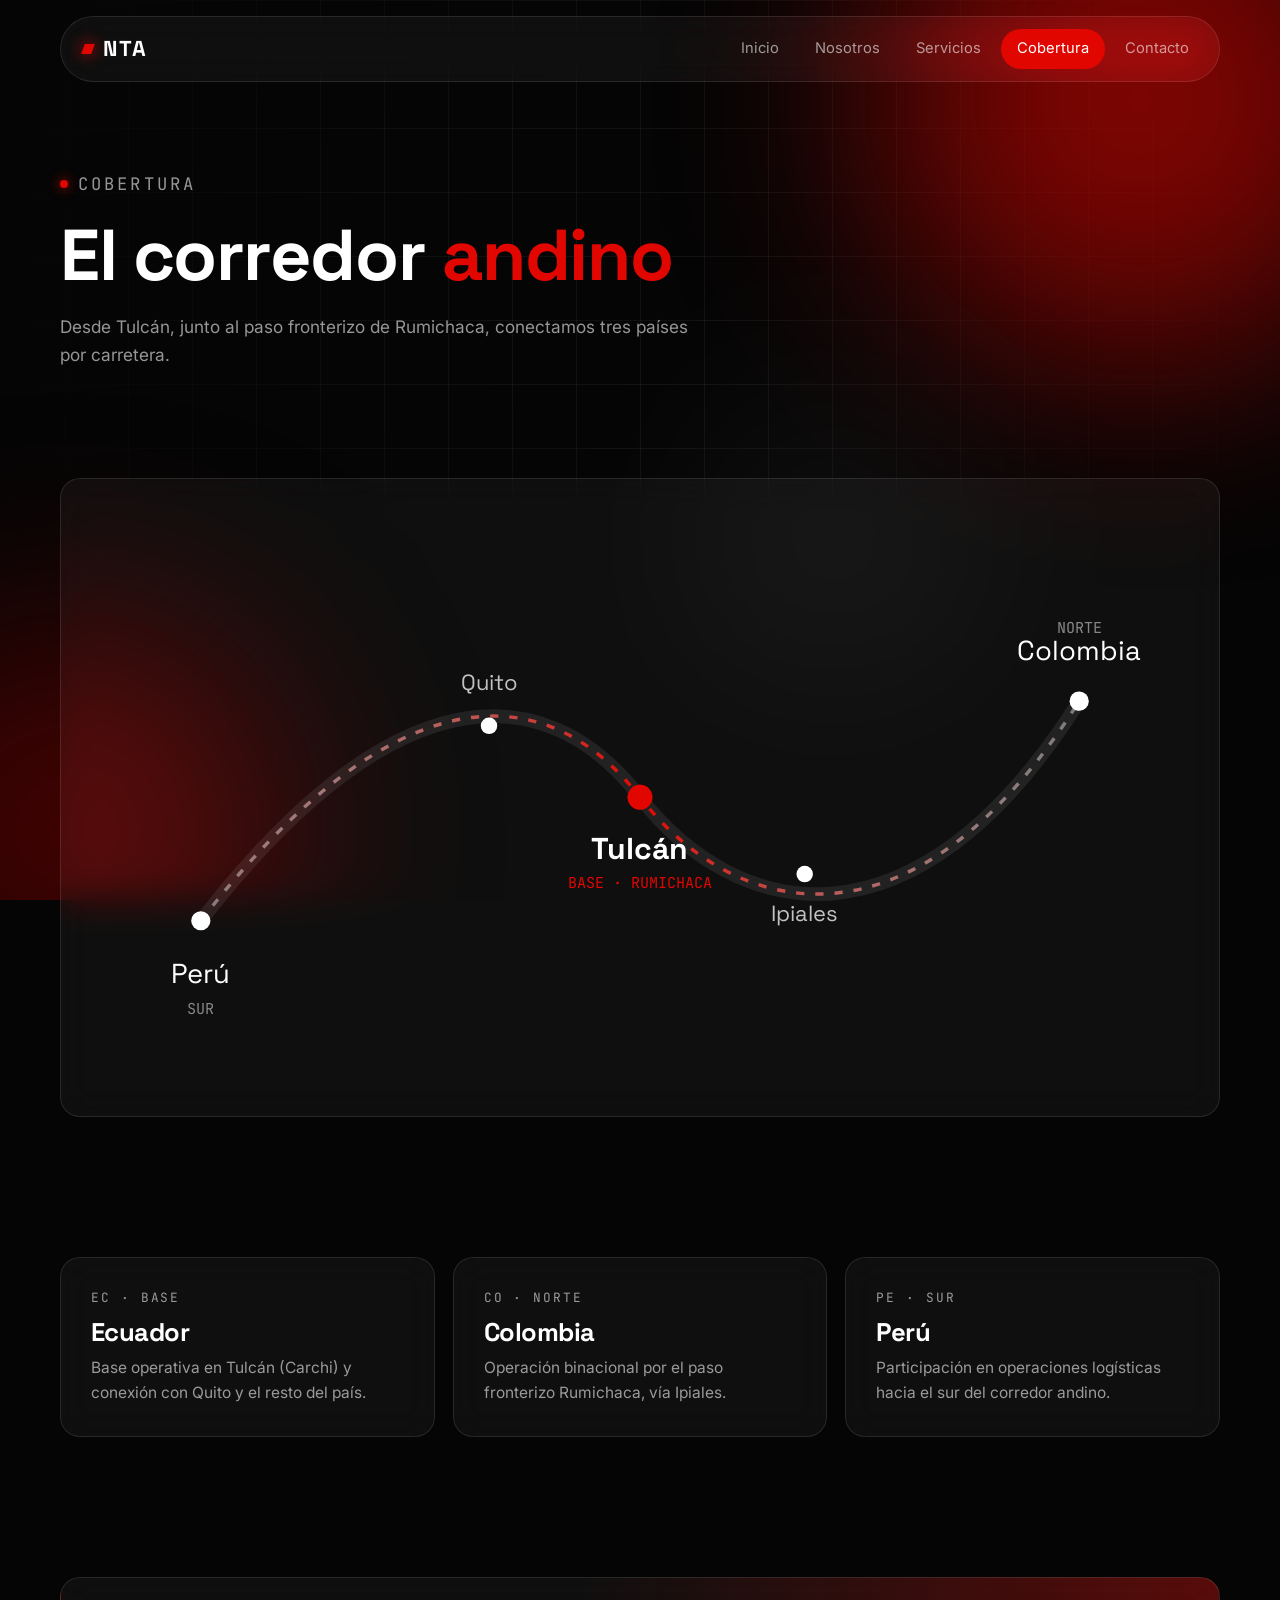
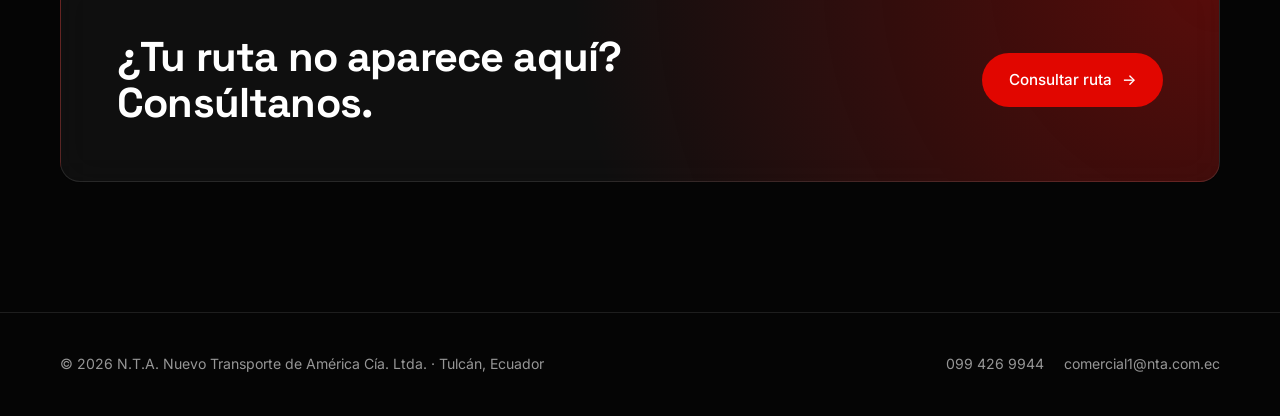
==== cobertura.html @ fe4f5016 "Renovar la web de NTA con varias páginas y diseño futurista - Nuevas páginas: Nosotros, Servicios, C" ====
<!DOCTYPE html>
<html lang="es">
<head>
  <meta charset="UTF-8">
  <meta name="viewport" content="width=device-width, initial-scale=1.0">
  <title>Cobertura · NTA</title>
  <meta name="description" content="Cobertura de NTA: corredor andino Colombia – Ecuador – Perú, con base en Tulcán.">
  <meta name="theme-color" content="#050505">
  <link rel="preconnect" href="https://fonts.googleapis.com">
  <link rel="preconnect" href="https://fonts.gstatic.com" crossorigin>
  <link href="https://fonts.googleapis.com/css2?family=Inter:wght@400;500;600&family=JetBrains+Mono:wght@400;500&family=Space+Grotesk:wght@500;700&display=swap" rel="stylesheet">
  <link rel="stylesheet" href="styles.css">
</head>
<body>
  <div class="bg" aria-hidden="true"><div class="orb orb-1"></div><div class="orb orb-2"></div><div class="orb orb-3"></div></div>

  <header class="header">
    <div class="container nav glass">
      <a href="index.html" class="logo"><span></span>NTA</a>
      <button class="menu-toggle" aria-label="Abrir menú" aria-expanded="false">☰</button>
      <nav class="menu">
        <a href="index.html">Inicio</a>
        <a href="nosotros.html">Nosotros</a>
        <a href="servicios.html">Servicios</a>
        <a href="cobertura.html">Cobertura</a>
        <a href="contacto.html">Contacto</a>
      </nav>
    </div>
  </header>

  <main>
    <section class="page-head">
      <div class="container">
        <p class="tag reveal">Cobertura</p>
        <h1 class="reveal">El corredor <span class="red">andino</span></h1>
        <p class="reveal">Desde Tulcán, junto al paso fronterizo de Rumichaca, conectamos tres países por carretera.</p>
      </div>
    </section>

    <!-- ===== MAPA ESQUEMÁTICO DE RUTAS ===== -->
    <section class="section">
      <div class="container">
        <div class="route-map glass reveal">
          <svg viewBox="0 0 800 420" role="img" aria-label="Ruta esquemática Colombia – Ecuador – Perú">
            <defs>
              <linearGradient id="g" x1="0" x2="1">
                <stop offset="0" stop-color="#ffffff" stop-opacity=".4"/>
                <stop offset=".5" stop-color="#e10600"/>
                <stop offset="1" stop-color="#ffffff" stop-opacity=".4"/>
              </linearGradient>
            </defs>
            <!-- línea base -->
            <path d="M80 300 C 220 120, 330 120, 400 210 S 600 330, 720 140" fill="none" stroke="rgba(255,255,255,.08)" stroke-width="10" stroke-linecap="round"/>
            <path class="route-path" d="M80 300 C 220 120, 330 120, 400 210 S 600 330, 720 140" fill="none" stroke="url(#g)" stroke-width="2.5"/>

            <!-- Perú -->
            <circle cx="80" cy="300" r="7" fill="#fff"/>
            <text x="80" y="345" fill="#fff" font-family="Space Grotesk, sans-serif" font-size="20" text-anchor="middle">Perú</text>
            <text x="80" y="368" fill="rgba(255,255,255,.5)" font-family="JetBrains Mono, monospace" font-size="11" text-anchor="middle">SUR</text>

            <!-- Quito -->
            <circle cx="290" cy="158" r="6" fill="#fff"/>
            <text x="290" y="132" fill="rgba(255,255,255,.75)" font-family="Space Grotesk, sans-serif" font-size="16" text-anchor="middle">Quito</text>

            <!-- Tulcán (base) -->
            <circle cx="400" cy="210" r="9" fill="#e10600" class="pulse"/>
            <circle cx="400" cy="210" r="9" fill="#e10600"/>
            <text x="400" y="255" fill="#fff" font-family="Space Grotesk, sans-serif" font-size="22" font-weight="700" text-anchor="middle">Tulcán</text>
            <text x="400" y="276" fill="#e10600" font-family="JetBrains Mono, monospace" font-size="11" text-anchor="middle">BASE · RUMICHACA</text>

            <!-- Ipiales -->
            <circle cx="520" cy="266" r="6" fill="#fff"/>
            <text x="520" y="300" fill="rgba(255,255,255,.75)" font-family="Space Grotesk, sans-serif" font-size="16" text-anchor="middle">Ipiales</text>

            <!-- Colombia -->
            <circle cx="720" cy="140" r="7" fill="#fff"/>
            <text x="720" y="110" fill="#fff" font-family="Space Grotesk, sans-serif" font-size="20" text-anchor="middle">Colombia</text>
            <text x="720" y="90" fill="rgba(255,255,255,.5)" font-family="JetBrains Mono, monospace" font-size="11" text-anchor="middle">NORTE</text>
          </svg>
        </div>
      </div>
    </section>

    <!-- ===== PAÍSES ===== -->
    <section class="section">
      <div class="container grid grid-3">
        <article class="card country glass reveal">
          <p class="flag">EC · BASE</p>
          <h3>Ecuador</h3>
          <p>Base operativa en Tulcán (Carchi) y conexión con Quito y el resto del país.</p>
        </article>
        <article class="card country glass reveal">
          <p class="flag">CO · NORTE</p>
          <h3>Colombia</h3>
          <p>Operación binacional por el paso fronterizo Rumichaca, vía Ipiales.</p>
        </article>
        <article class="card country glass reveal">
          <p class="flag">PE · SUR</p>
          <h3>Perú</h3>
          <p>Participación en operaciones logísticas hacia el sur del corredor andino.</p>
        </article>
      </div>
    </section>

    <section class="section">
      <div class="container">
        <div class="cta glass reveal">
          <h2>¿Tu ruta no aparece aquí? Consúltanos.</h2>
          <a href="contacto.html" class="btn btn-primary">Consultar ruta <span class="arrow">→</span></a>
        </div>
      </div>
    </section>
  </main>

  <footer class="footer">
    <div class="container footer-inner">
      <p>© <span id="year"></span> N.T.A. Nuevo Transporte de América Cía. Ltda. · Tulcán, Ecuador</p>
      <div class="footer-links">
        <a href="tel:+593994269944">099 426 9944</a>
        <a href="mailto:comercial1@nta.com.ec">comercial1@nta.com.ec</a>
      </div>
    </div>
  </footer>

  <script src="script.js"></script>
</body>
</html>
---- styles.css ----
/* =========================================================
   NTA · Nuevo Transporte de América
   Estilo: minimalista · futurista · vidrio (blur) translúcido
   Colores: rojo (énfasis), negro y blanco
   ========================================================= */

:root {
  --red: #e10600;
  --red-soft: rgba(225, 6, 0, 0.18);
  --black: #050505;
  --white: #ffffff;
  --text: rgba(255, 255, 255, 0.92);
  --muted: rgba(255, 255, 255, 0.58);
  --line: rgba(255, 255, 255, 0.10);
  --glass: rgba(255, 255, 255, 0.045);
  --glass-strong: rgba(255, 255, 255, 0.08);
  --radius: 20px;
  --max: 1160px;
  --font: "Inter", system-ui, sans-serif;
  --display: "Space Grotesk", "Inter", sans-serif;
  --mono: "JetBrains Mono", ui-monospace, monospace;
}

* { box-sizing: border-box; margin: 0; padding: 0; }

html { scroll-behavior: smooth; }

body {
  font-family: var(--font);
  background: var(--black);
  color: var(--text);
  line-height: 1.6;
  overflow-x: hidden;
  -webkit-font-smoothing: antialiased;
}

/* ---------- Fondo: luces rojas difuminadas + cuadrícula ---------- */
.bg {
  position: fixed;
  inset: 0;
  z-index: -1;
  pointer-events: none;
  overflow: hidden;
}
.bg::before {
  /* cuadrícula futurista muy sutil */
  content: "";
  position: absolute;
  inset: 0;
  background-image:
    linear-gradient(var(--line) 1px, transparent 1px),
    linear-gradient(90deg, var(--line) 1px, transparent 1px);
  background-size: 64px 64px;
  mask-image: radial-gradient(ellipse at 50% 30%, #000 20%, transparent 75%);
  -webkit-mask-image: radial-gradient(ellipse at 50% 30%, #000 20%, transparent 75%);
  opacity: 0.5;
}
.orb {
  position: absolute;
  border-radius: 50%;
  filter: blur(110px);
  opacity: 0.55;
  animation: float 18s ease-in-out infinite alternate;
}
.orb-1 { width: 520px; height: 520px; background: var(--red); top: -160px; right: -120px; }
.orb-2 { width: 420px; height: 420px; background: #7a0000; bottom: -140px; left: -140px; animation-delay: -6s; }
.orb-3 { width: 260px; height: 260px; background: #ffffff; top: 45%; left: 55%; opacity: 0.06; animation-delay: -12s; }

@keyframes float {
  from { transform: translate(0, 0) scale(1); }
  to   { transform: translate(-60px, 40px) scale(1.12); }
}

/* ---------- Utilidades ---------- */
.container { width: min(var(--max), 100% - 32px); margin-inline: auto; }

.glass {
  background: var(--glass);
  border: 1px solid var(--line);
  border-radius: var(--radius);
  backdrop-filter: blur(18px) saturate(140%);
  -webkit-backdrop-filter: blur(18px) saturate(140%);
}

.tag {
  display: inline-flex;
  align-items: center;
  gap: 10px;
  font-family: var(--mono);
  font-size: 0.75rem;
  letter-spacing: 0.18em;
  text-transform: uppercase;
  color: var(--muted);
}
.tag::before {
  content: "";
  width: 8px; height: 8px;
  border-radius: 50%;
  background: var(--red);
  box-shadow: 0 0 12px var(--red);
}

.red { color: var(--red); }

h1, h2, h3 { font-family: var(--display); color: var(--white); line-height: 1.1; letter-spacing: -0.02em; }

/* ---------- Encabezado / menú ---------- */
.header {
  position: fixed;
  top: 16px;
  left: 0; right: 0;
  z-index: 50;
}
.nav {
  display: flex;
  align-items: center;
  justify-content: space-between;
  padding: 12px 14px 12px 22px;
  border-radius: 999px;
}
.logo {
  font-family: var(--display);
  font-weight: 700;
  font-size: 1.35rem;
  letter-spacing: 0.08em;
  color: var(--white);
  text-decoration: none;
  display: flex; align-items: center; gap: 10px;
}
.logo span {
  display: inline-block;
  width: 10px; height: 10px;
  background: var(--red);
  transform: skewX(-20deg);
  box-shadow: 0 0 14px var(--red);
}
.menu { display: flex; gap: 4px; }
.menu a {
  color: var(--muted);
  text-decoration: none;
  font-size: 0.92rem;
  padding: 8px 16px;
  border-radius: 999px;
  transition: color .2s, background .2s;
}
.menu a:hover { color: var(--white); background: var(--glass-strong); }
.menu a.active { color: var(--white); background: var(--red); }

.menu-toggle {
  display: none;
  background: none;
  border: 1px solid var(--line);
  color: var(--white);
  width: 42px; height: 42px;
  border-radius: 50%;
  font-size: 1.1rem;
  cursor: pointer;
}

/* ---------- Botones ---------- */
.btn {
  display: inline-flex;
  align-items: center;
  gap: 10px;
  padding: 14px 26px;
  border-radius: 999px;
  font-weight: 500;
  font-size: 0.95rem;
  text-decoration: none;
  transition: transform .2s, box-shadow .2s, background .2s;
  border: 1px solid transparent;
  cursor: pointer;
  font-family: var(--font);
}
.btn-primary { background: var(--red); color: var(--white); box-shadow: 0 0 0 rgba(225,6,0,0); }
.btn-primary:hover { transform: translateY(-2px); box-shadow: 0 10px 40px rgba(225, 6, 0, 0.45); }
.btn-ghost { background: var(--glass); border-color: var(--line); color: var(--white); backdrop-filter: blur(12px); -webkit-backdrop-filter: blur(12px); }
.btn-ghost:hover { background: var(--glass-strong); transform: translateY(-2px); }
.btn .arrow { transition: transform .2s; }
.btn:hover .arrow { transform: translateX(4px); }

/* ---------- Portada (inicio) ---------- */
.hero {
  min-height: 100vh;
  display: flex;
  align-items: center;
  padding: 140px 0 80px;
}
.hero h1 {
  font-size: clamp(3rem, 9vw, 7.5rem);
  font-weight: 700;
  margin: 22px 0 24px;
}
.hero h1 .outline {
  color: transparent;
  -webkit-text-stroke: 1px rgba(255, 255, 255, 0.55);
}
.hero p.lead {
  max-width: 560px;
  font-size: 1.12rem;
  color: var(--muted);
  margin-bottom: 36px;
}
.hero-actions { display: flex; flex-wrap: wrap; gap: 12px; }

.stats {
  display: grid;
  grid-template-columns: repeat(4, 1fr);
  margin-top: 72px;
  overflow: hidden;
}
.stat { padding: 26px 24px; border-right: 1px solid var(--line); }
.stat:last-child { border-right: none; }
.stat strong {
  display: block;
  font-family: var(--display);
  font-size: 2rem;
  color: var(--white);
}
.stat span { font-size: 0.85rem; color: var(--muted); }

/* ---------- Cabecera de páginas internas ---------- */
.page-head { padding: 170px 0 40px; }
.page-head h1 { font-size: clamp(2.4rem, 6vw, 4.5rem); margin: 18px 0 18px; }
.page-head p { max-width: 640px; color: var(--muted); font-size: 1.08rem; }

/* ---------- Secciones ---------- */
.section { padding: 70px 0; }
.section-head { display: flex; justify-content: space-between; align-items: end; gap: 24px; margin-bottom: 36px; flex-wrap: wrap; }
.section-head h2 { font-size: clamp(1.8rem, 4vw, 2.8rem); margin-top: 12px; }
.section-head p { max-width: 420px; color: var(--muted); }

.grid { display: grid; gap: 18px; }
.grid-2 { grid-template-columns: repeat(2, 1fr); }
.grid-3 { grid-template-columns: repeat(3, 1fr); }
.grid-4 { grid-template-columns: repeat(4, 1fr); }

.card {
  padding: 30px;
  position: relative;
  overflow: hidden;
  transition: transform .3s, border-color .3s, background .3s;
}
.card:hover { transform: translateY(-4px); border-color: rgba(225, 6, 0, 0.5); background: var(--glass-strong); }
.card::after {
  /* línea roja que aparece al pasar el mouse */
  content: "";
  position: absolute;
  left: 30px; right: 30px; top: 0;
  height: 2px;
  background: var(--red);
  transform: scaleX(0);
  transform-origin: left;
  transition: transform .4s;
}
.card:hover::after { transform: scaleX(1); }
.card .num { font-family: var(--mono); font-size: 0.8rem; color: var(--red); letter-spacing: 0.1em; }
.card h3 { font-size: 1.3rem; margin: 18px 0 10px; }
.card p { color: var(--muted); font-size: 0.97rem; }
.card ul { list-style: none; margin-top: 14px; }
.card li { color: var(--muted); font-size: 0.93rem; padding: 7px 0; border-top: 1px solid var(--line); }
.card li::before { content: "— "; color: var(--red); }

.icon {
  width: 48px; height: 48px;
  border-radius: 14px;
  display: grid; place-items: center;
  background: var(--red-soft);
  border: 1px solid rgba(225, 6, 0, 0.35);
}
.icon svg { width: 22px; height: 22px; stroke: var(--white); fill: none; stroke-width: 1.6; stroke-linecap: round; stroke-linejoin: round; }

/* ---------- Bloque destacado (CTA) ---------- */
.cta {
  padding: 56px;
  display: flex;
  justify-content: space-between;
  align-items: center;
  gap: 30px;
  flex-wrap: wrap;
  background:
    radial-gradient(circle at 100% 0%, rgba(225, 6, 0, 0.35), transparent 55%),
    var(--glass);
}
.cta h2 { font-size: clamp(1.7rem, 4vw, 2.6rem); max-width: 560px; }

/* ---------- Línea de tiempo (Nosotros) ---------- */
.timeline { position: relative; padding-left: 28px; }
.timeline::before { content: ""; position: absolute; left: 6px; top: 6px; bottom: 6px; width: 1px; background: linear-gradient(var(--red), transparent); }
.tl-item { position: relative; padding: 0 0 34px; }
.tl-item::before { content: ""; position: absolute; left: -27px; top: 6px; width: 11px; height: 11px; border-radius: 50%; background: var(--black); border: 2px solid var(--red); }
.tl-item .year { font-family: var(--mono); color: var(--red); font-size: 0.85rem; }
.tl-item h3 { font-size: 1.15rem; margin: 6px 0; }
.tl-item p { color: var(--muted); }

/* ---------- Ficha de datos ---------- */
.data-list { list-style: none; }
.data-list li { display: flex; justify-content: space-between; gap: 20px; padding: 16px 0; border-bottom: 1px solid var(--line); }
.data-list li:last-child { border-bottom: none; }
.data-list span { color: var(--muted); font-size: 0.9rem; }
.data-list strong { color: var(--white); font-weight: 500; text-align: right; }

/* ---------- Mapa de rutas (Cobertura) ---------- */
.route-map { padding: 30px; }
.route-map svg { width: 100%; height: auto; display: block; }
.route-path { stroke-dasharray: 6 8; animation: dash 1.6s linear infinite; }
@keyframes dash { to { stroke-dashoffset: -28; } }
.pulse { animation: pulse 2s ease-out infinite; transform-origin: center; transform-box: fill-box; }
@keyframes pulse { 0% { opacity: .8; transform: scale(1); } 100% { opacity: 0; transform: scale(3); } }

.country { padding: 30px; }
.country .flag { font-family: var(--mono); font-size: 0.8rem; color: var(--muted); letter-spacing: 0.15em; }
.country h3 { font-size: 1.6rem; margin: 10px 0; }

/* ---------- Contacto ---------- */
.contact-item { display: flex; gap: 16px; align-items: center; padding: 22px; text-decoration: none; color: inherit; }
.contact-item small { display: block; color: var(--muted); font-size: 0.8rem; text-transform: uppercase; letter-spacing: 0.12em; font-family: var(--mono); }
.contact-item strong { color: var(--white); font-weight: 500; font-size: 1.05rem; word-break: break-word; }

.form { padding: 32px; display: grid; gap: 14px; }
.form label { font-size: 0.82rem; color: var(--muted); font-family: var(--mono); letter-spacing: 0.08em; text-transform: uppercase; }
.form input, .form select, .form textarea {
  width: 100%;
  margin-top: 6px;
  padding: 14px 16px;
  background: rgba(0, 0, 0, 0.35);
  border: 1px solid var(--line);
  border-radius: 12px;
  color: var(--white);
  font: inherit;
  transition: border-color .2s;
}
.form select option { background: #111; }
.form input:focus, .form select:focus, .form textarea:focus { outline: none; border-color: var(--red); }
.form textarea { min-height: 120px; resize: vertical; }
.form-row { display: grid; grid-template-columns: 1fr 1fr; gap: 14px; }
.form-note { font-size: 0.82rem; color: var(--muted); }

.map {
  width: 100%;
  height: 100%;
  min-height: 340px;
  border: 0;
  border-radius: var(--radius);
  filter: grayscale(1) invert(0.92) contrast(0.9);
}

/* ---------- Pie de página ---------- */
.footer { margin-top: 60px; border-top: 1px solid var(--line); padding: 40px 0; }
.footer-inner { display: flex; justify-content: space-between; gap: 24px; flex-wrap: wrap; align-items: center; }
.footer p, .footer a { color: var(--muted); font-size: 0.88rem; text-decoration: none; }
.footer a:hover { color: var(--white); }
.footer-links { display: flex; gap: 20px; flex-wrap: wrap; }

/* ---------- Animación de aparición al hacer scroll ---------- */
.reveal { opacity: 0; transform: translateY(24px); transition: opacity .8s ease, transform .8s ease; }
.reveal.visible { opacity: 1; transform: none; }
.card.reveal.visible:hover { transform: translateY(-4px); }

@media (prefers-reduced-motion: reduce) {
  *, *::before, *::after { animation: none !important; transition: none !important; }
  .reveal { opacity: 1; transform: none; }
}

/* ---------- Responsive (tablet y celular) ---------- */
@media (max-width: 900px) {
  .grid-3, .grid-4 { grid-template-columns: 1fr 1fr; }
  .stats { grid-template-columns: 1fr 1fr; }
  .stat:nth-child(2) { border-right: none; }
  .stat:nth-child(-n+2) { border-bottom: 1px solid var(--line); }
}

@media (max-width: 720px) {
  .menu-toggle { display: grid; place-items: center; }
  .menu {
    position: absolute;
    top: calc(100% + 10px);
    left: 16px; right: 16px;
    flex-direction: column;
    padding: 12px;
    border-radius: var(--radius);
    background: rgba(10, 10, 10, 0.85);
    border: 1px solid var(--line);
    backdrop-filter: blur(20px);
    -webkit-backdrop-filter: blur(20px);
    display: none;
  }
  .menu.open { display: flex; }
  .menu a { padding: 14px 18px; }
  .grid-2, .grid-3, .grid-4, .form-row { grid-template-columns: 1fr; }
  .cta { padding: 34px 26px; }
  .card { padding: 26px; }
  .orb-1 { width: 320px; height: 320px; }
  .orb-2 { width: 280px; height: 280px; }
}
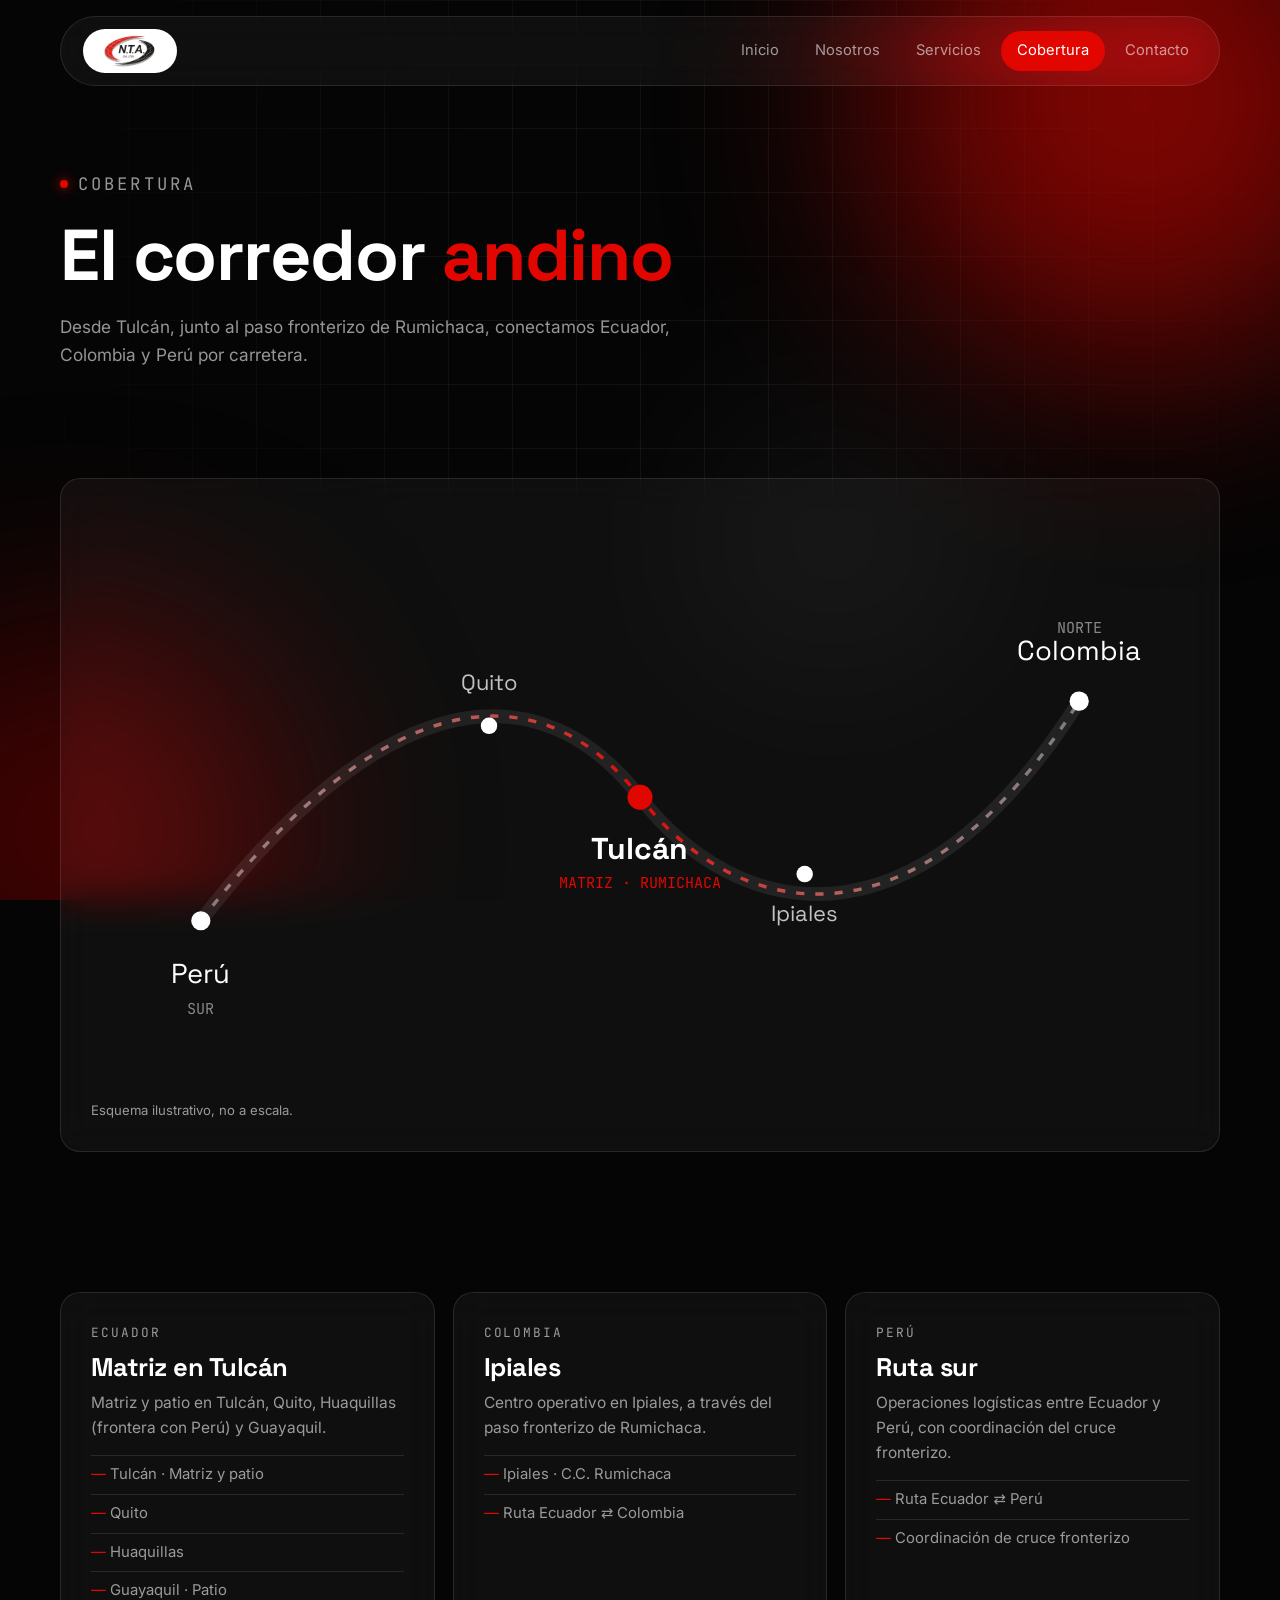
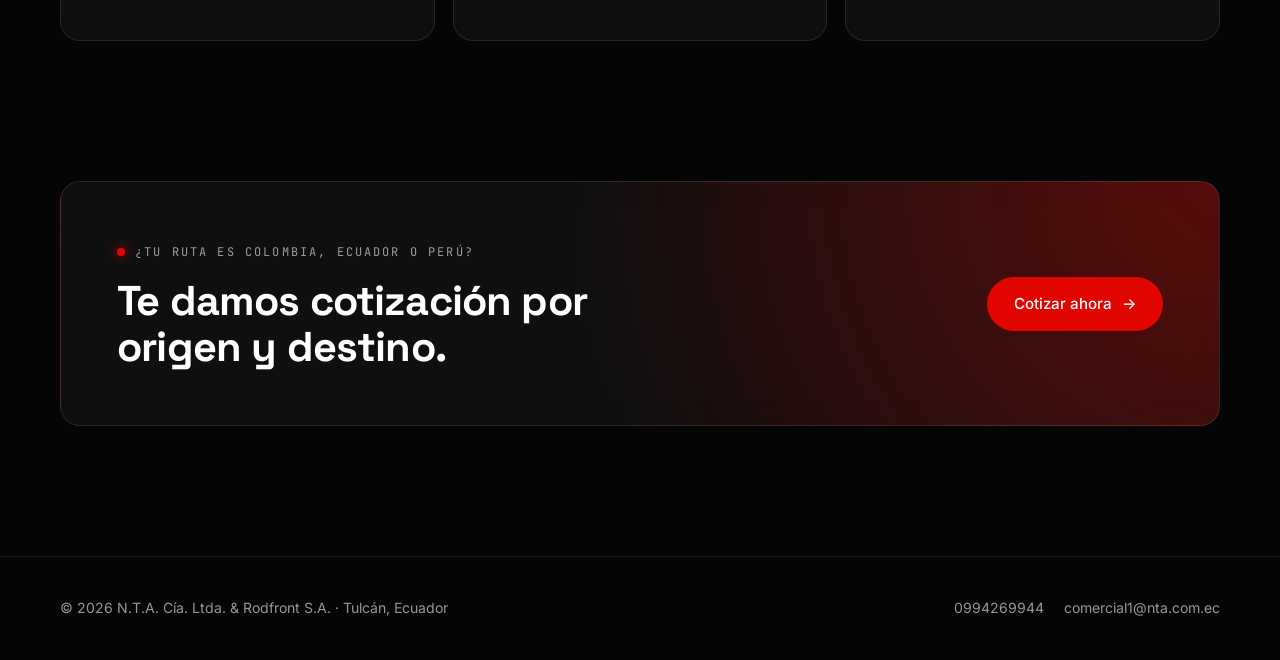
==== commit b7ed6912: "Actualizar la web de NTA con datos oficiales y organizar archivos - Contenido tomado de la presentac" ====
--- a/cobertura.html
+++ b/cobertura.html
@@ -4,19 +4,20 @@
   <meta charset="UTF-8">
   <meta name="viewport" content="width=device-width, initial-scale=1.0">
   <title>Cobertura · NTA</title>
-  <meta name="description" content="Cobertura de NTA: corredor andino Colombia – Ecuador – Perú, con base en Tulcán.">
+  <meta name="description" content="Cobertura de NTA: corredor andino Colombia – Ecuador – Perú, con matriz en Tulcán y centros operativos en Ipiales, Quito, Huaquillas y Guayaquil.">
   <meta name="theme-color" content="#050505">
+  <link rel="icon" type="image/png" href="assets/logos/logo-nta-sin-fondo.png">
   <link rel="preconnect" href="https://fonts.googleapis.com">
   <link rel="preconnect" href="https://fonts.gstatic.com" crossorigin>
   <link href="https://fonts.googleapis.com/css2?family=Inter:wght@400;500;600&family=JetBrains+Mono:wght@400;500&family=Space+Grotesk:wght@500;700&display=swap" rel="stylesheet">
-  <link rel="stylesheet" href="styles.css">
+  <link rel="stylesheet" href="css/styles.css">
 </head>
 <body>
   <div class="bg" aria-hidden="true"><div class="orb orb-1"></div><div class="orb orb-2"></div><div class="orb orb-3"></div></div>
 
   <header class="header">
     <div class="container nav glass">
-      <a href="index.html" class="logo"><span></span>NTA</a>
+      <a href="index.html" class="logo" aria-label="Inicio N.T.A."><img class="logo-img" src="assets/logos/logo-nta-sin-fondo.png" alt="N.T.A. Cía. Ltda."></a>
       <button class="menu-toggle" aria-label="Abrir menú" aria-expanded="false">☰</button>
       <nav class="menu">
         <a href="index.html">Inicio</a>
@@ -33,7 +34,7 @@
       <div class="container">
         <p class="tag reveal">Cobertura</p>
         <h1 class="reveal">El corredor <span class="red">andino</span></h1>
-        <p class="reveal">Desde Tulcán, junto al paso fronterizo de Rumichaca, conectamos tres países por carretera.</p>
+        <p class="reveal">Desde Tulcán, junto al paso fronterizo de Rumichaca, conectamos Ecuador, Colombia y Perú por carretera.</p>
       </div>
     </section>
 
@@ -49,7 +50,6 @@
                 <stop offset="1" stop-color="#ffffff" stop-opacity=".4"/>
               </linearGradient>
             </defs>
-            <!-- línea base -->
             <path d="M80 300 C 220 120, 330 120, 400 210 S 600 330, 720 140" fill="none" stroke="rgba(255,255,255,.08)" stroke-width="10" stroke-linecap="round"/>
             <path class="route-path" d="M80 300 C 220 120, 330 120, 400 210 S 600 330, 720 140" fill="none" stroke="url(#g)" stroke-width="2.5"/>
 
@@ -62,11 +62,11 @@
             <circle cx="290" cy="158" r="6" fill="#fff"/>
             <text x="290" y="132" fill="rgba(255,255,255,.75)" font-family="Space Grotesk, sans-serif" font-size="16" text-anchor="middle">Quito</text>
 
-            <!-- Tulcán (base) -->
+            <!-- Tulcán (matriz) -->
             <circle cx="400" cy="210" r="9" fill="#e10600" class="pulse"/>
             <circle cx="400" cy="210" r="9" fill="#e10600"/>
             <text x="400" y="255" fill="#fff" font-family="Space Grotesk, sans-serif" font-size="22" font-weight="700" text-anchor="middle">Tulcán</text>
-            <text x="400" y="276" fill="#e10600" font-family="JetBrains Mono, monospace" font-size="11" text-anchor="middle">BASE · RUMICHACA</text>
+            <text x="400" y="276" fill="#e10600" font-family="JetBrains Mono, monospace" font-size="11" text-anchor="middle">MATRIZ · RUMICHACA</text>
 
             <!-- Ipiales -->
             <circle cx="520" cy="266" r="6" fill="#fff"/>
@@ -77,6 +77,7 @@
             <text x="720" y="110" fill="#fff" font-family="Space Grotesk, sans-serif" font-size="20" text-anchor="middle">Colombia</text>
             <text x="720" y="90" fill="rgba(255,255,255,.5)" font-family="JetBrains Mono, monospace" font-size="11" text-anchor="middle">NORTE</text>
           </svg>
+          <p class="form-note" style="margin-top:14px">Esquema ilustrativo, no a escala.</p>
         </div>
       </div>
     </section>
@@ -84,29 +85,47 @@
     <!-- ===== PAÍSES ===== -->
     <section class="section">
       <div class="container grid grid-3">
-        <article class="card country glass reveal">
-          <p class="flag">EC · BASE</p>
-          <h3>Ecuador</h3>
-          <p>Base operativa en Tulcán (Carchi) y conexión con Quito y el resto del país.</p>
+        <article class="card glass country reveal">
+          <p class="flag">ECUADOR</p>
+          <h3>Matriz en Tulcán</h3>
+          <p>Matriz y patio en Tulcán, Quito, Huaquillas (frontera con Perú) y Guayaquil.</p>
+          <ul>
+            <li>Tulcán · Matriz y patio</li>
+            <li>Quito</li>
+            <li>Huaquillas</li>
+            <li>Guayaquil · Patio</li>
+          </ul>
         </article>
-        <article class="card country glass reveal">
-          <p class="flag">CO · NORTE</p>
-          <h3>Colombia</h3>
-          <p>Operación binacional por el paso fronterizo Rumichaca, vía Ipiales.</p>
+        <article class="card glass country reveal">
+          <p class="flag">COLOMBIA</p>
+          <h3>Ipiales</h3>
+          <p>Centro operativo en Ipiales, a través del paso fronterizo de Rumichaca.</p>
+          <ul>
+            <li>Ipiales · C.C. Rumichaca</li>
+            <li>Ruta Ecuador ⇄ Colombia</li>
+          </ul>
         </article>
-        <article class="card country glass reveal">
-          <p class="flag">PE · SUR</p>
-          <h3>Perú</h3>
-          <p>Participación en operaciones logísticas hacia el sur del corredor andino.</p>
+        <article class="card glass country reveal">
+          <p class="flag">PERÚ</p>
+          <h3>Ruta sur</h3>
+          <p>Operaciones logísticas entre Ecuador y Perú, con coordinación del cruce fronterizo.</p>
+          <ul>
+            <li>Ruta Ecuador ⇄ Perú</li>
+            <li>Coordinación de cruce fronterizo</li>
+          </ul>
         </article>
       </div>
     </section>
 
+    <!-- ===== CTA ===== -->
     <section class="section">
       <div class="container">
         <div class="cta glass reveal">
-          <h2>¿Tu ruta no aparece aquí? Consúltanos.</h2>
-          <a href="contacto.html" class="btn btn-primary">Consultar ruta <span class="arrow">→</span></a>
+          <div>
+            <p class="tag">¿Tu ruta es Colombia, Ecuador o Perú?</p>
+            <h2 style="margin-top:14px">Te damos cotización por origen y destino.</h2>
+          </div>
+          <a href="contacto.html" class="btn btn-primary">Cotizar ahora <span class="arrow">→</span></a>
         </div>
       </div>
     </section>
@@ -114,14 +133,14 @@
 
   <footer class="footer">
     <div class="container footer-inner">
-      <p>© <span id="year"></span> N.T.A. Nuevo Transporte de América Cía. Ltda. · Tulcán, Ecuador</p>
+      <p>© <span id="year"></span> N.T.A. Cía. Ltda. &amp; Rodfront S.A. · Tulcán, Ecuador</p>
       <div class="footer-links">
-        <a href="tel:+593994269944">099 426 9944</a>
+        <a href="tel:+593994269944">0994269944</a>
         <a href="mailto:comercial1@nta.com.ec">comercial1@nta.com.ec</a>
       </div>
     </div>
   </footer>
 
-  <script src="script.js"></script>
+  <script src="js/script.js"></script>
 </body>
 </html>
--- a/css/styles.css
+++ b/css/styles.css
@@ -0,0 +1,461 @@
+/* =========================================================
+   NTA · Nuevo Transporte de América
+   Estilo: minimalista · futurista · vidrio (blur) translúcido
+   Colores: rojo (énfasis), negro y blanco
+   ========================================================= */
+
+:root {
+  --red: #e10600;
+  --red-soft: rgba(225, 6, 0, 0.18);
+  --black: #050505;
+  --white: #ffffff;
+  --text: rgba(255, 255, 255, 0.92);
+  --muted: rgba(255, 255, 255, 0.58);
+  --line: rgba(255, 255, 255, 0.10);
+  --glass: rgba(255, 255, 255, 0.045);
+  --glass-strong: rgba(255, 255, 255, 0.08);
+  --radius: 20px;
+  --max: 1160px;
+  --font: "Inter", system-ui, sans-serif;
+  --display: "Space Grotesk", "Inter", sans-serif;
+  --mono: "JetBrains Mono", ui-monospace, monospace;
+}
+
+* { box-sizing: border-box; margin: 0; padding: 0; }
+
+html { scroll-behavior: smooth; }
+
+body {
+  font-family: var(--font);
+  background: var(--black);
+  color: var(--text);
+  line-height: 1.6;
+  overflow-x: hidden;
+  -webkit-font-smoothing: antialiased;
+}
+
+/* ---------- Fondo: luces rojas difuminadas + cuadrícula ---------- */
+.bg {
+  position: fixed;
+  inset: 0;
+  z-index: -1;
+  pointer-events: none;
+  overflow: hidden;
+}
+.bg::before {
+  /* cuadrícula futurista muy sutil */
+  content: "";
+  position: absolute;
+  inset: 0;
+  background-image:
+    linear-gradient(var(--line) 1px, transparent 1px),
+    linear-gradient(90deg, var(--line) 1px, transparent 1px);
+  background-size: 64px 64px;
+  mask-image: radial-gradient(ellipse at 50% 30%, #000 20%, transparent 75%);
+  -webkit-mask-image: radial-gradient(ellipse at 50% 30%, #000 20%, transparent 75%);
+  opacity: 0.5;
+}
+.orb {
+  position: absolute;
+  border-radius: 50%;
+  filter: blur(110px);
+  opacity: 0.55;
+  animation: float 18s ease-in-out infinite alternate;
+}
+.orb-1 { width: 520px; height: 520px; background: var(--red); top: -160px; right: -120px; }
+.orb-2 { width: 420px; height: 420px; background: #7a0000; bottom: -140px; left: -140px; animation-delay: -6s; }
+.orb-3 { width: 260px; height: 260px; background: #ffffff; top: 45%; left: 55%; opacity: 0.06; animation-delay: -12s; }
+
+@keyframes float {
+  from { transform: translate(0, 0) scale(1); }
+  to   { transform: translate(-60px, 40px) scale(1.12); }
+}
+
+/* ---------- Utilidades ---------- */
+.container { width: min(var(--max), 100% - 32px); margin-inline: auto; }
+
+.glass {
+  background: var(--glass);
+  border: 1px solid var(--line);
+  border-radius: var(--radius);
+  backdrop-filter: blur(18px) saturate(140%);
+  -webkit-backdrop-filter: blur(18px) saturate(140%);
+}
+
+.tag {
+  display: inline-flex;
+  align-items: center;
+  gap: 10px;
+  font-family: var(--mono);
+  font-size: 0.75rem;
+  letter-spacing: 0.18em;
+  text-transform: uppercase;
+  color: var(--muted);
+}
+.tag::before {
+  content: "";
+  width: 8px; height: 8px;
+  border-radius: 50%;
+  background: var(--red);
+  box-shadow: 0 0 12px var(--red);
+}
+
+.red { color: var(--red); }
+
+h1, h2, h3 { font-family: var(--display); color: var(--white); line-height: 1.1; letter-spacing: -0.02em; }
+
+/* ---------- Encabezado / menú ---------- */
+.header {
+  position: fixed;
+  top: 16px;
+  left: 0; right: 0;
+  z-index: 50;
+}
+.nav {
+  display: flex;
+  align-items: center;
+  justify-content: space-between;
+  padding: 12px 14px 12px 22px;
+  border-radius: 999px;
+}
+.logo {
+  font-family: var(--display);
+  font-weight: 700;
+  font-size: 1.35rem;
+  letter-spacing: 0.08em;
+  color: var(--white);
+  text-decoration: none;
+  display: flex; align-items: center; gap: 10px;
+}
+.logo span {
+  display: inline-block;
+  width: 10px; height: 10px;
+  background: var(--red);
+  transform: skewX(-20deg);
+  box-shadow: 0 0 14px var(--red);
+}
+.menu { display: flex; gap: 4px; }
+.menu a {
+  color: var(--muted);
+  text-decoration: none;
+  font-size: 0.92rem;
+  padding: 8px 16px;
+  border-radius: 999px;
+  transition: color .2s, background .2s;
+}
+.menu a:hover { color: var(--white); background: var(--glass-strong); }
+.menu a.active { color: var(--white); background: var(--red); }
+
+.menu-toggle {
+  display: none;
+  background: none;
+  border: 1px solid var(--line);
+  color: var(--white);
+  width: 42px; height: 42px;
+  border-radius: 50%;
+  font-size: 1.1rem;
+  cursor: pointer;
+}
+
+/* ---------- Botones ---------- */
+.btn {
+  display: inline-flex;
+  align-items: center;
+  gap: 10px;
+  padding: 14px 26px;
+  border-radius: 999px;
+  font-weight: 500;
+  font-size: 0.95rem;
+  text-decoration: none;
+  transition: transform .2s, box-shadow .2s, background .2s;
+  border: 1px solid transparent;
+  cursor: pointer;
+  font-family: var(--font);
+}
+.btn-primary { background: var(--red); color: var(--white); box-shadow: 0 0 0 rgba(225,6,0,0); }
+.btn-primary:hover { transform: translateY(-2px); box-shadow: 0 10px 40px rgba(225, 6, 0, 0.45); }
+.btn-ghost { background: var(--glass); border-color: var(--line); color: var(--white); backdrop-filter: blur(12px); -webkit-backdrop-filter: blur(12px); }
+.btn-ghost:hover { background: var(--glass-strong); transform: translateY(-2px); }
+.btn .arrow { transition: transform .2s; }
+.btn:hover .arrow { transform: translateX(4px); }
+
+/* ---------- Portada (inicio) ---------- */
+.hero {
+  min-height: 100vh;
+  display: flex;
+  align-items: center;
+  padding: 140px 0 80px;
+}
+.hero h1 {
+  font-size: clamp(3rem, 9vw, 7.5rem);
+  font-weight: 700;
+  margin: 22px 0 24px;
+}
+.hero h1 .outline {
+  color: transparent;
+  -webkit-text-stroke: 1px rgba(255, 255, 255, 0.55);
+}
+.hero p.lead {
+  max-width: 560px;
+  font-size: 1.12rem;
+  color: var(--muted);
+  margin-bottom: 36px;
+}
+.hero-actions { display: flex; flex-wrap: wrap; gap: 12px; }
+
+.stats {
+  display: grid;
+  grid-template-columns: repeat(4, 1fr);
+  margin-top: 72px;
+  overflow: hidden;
+}
+.stat { padding: 26px 24px; border-right: 1px solid var(--line); }
+.stat:last-child { border-right: none; }
+.stat strong {
+  display: block;
+  font-family: var(--display);
+  font-size: 2rem;
+  color: var(--white);
+}
+.stat span { font-size: 0.85rem; color: var(--muted); }
+
+/* ---------- Cabecera de páginas internas ---------- */
+.page-head { padding: 170px 0 40px; }
+.page-head h1 { font-size: clamp(2.4rem, 6vw, 4.5rem); margin: 18px 0 18px; }
+.page-head p { max-width: 640px; color: var(--muted); font-size: 1.08rem; }
+
+/* ---------- Secciones ---------- */
+.section { padding: 70px 0; }
+.section-head { display: flex; justify-content: space-between; align-items: end; gap: 24px; margin-bottom: 36px; flex-wrap: wrap; }
+.section-head h2 { font-size: clamp(1.8rem, 4vw, 2.8rem); margin-top: 12px; }
+.section-head p { max-width: 420px; color: var(--muted); }
+
+.grid { display: grid; gap: 18px; }
+.grid-2 { grid-template-columns: repeat(2, 1fr); }
+.grid-3 { grid-template-columns: repeat(3, 1fr); }
+.grid-4 { grid-template-columns: repeat(4, 1fr); }
+
+.card {
+  padding: 30px;
+  position: relative;
+  overflow: hidden;
+  transition: transform .3s, border-color .3s, background .3s;
+}
+.card:hover { transform: translateY(-4px); border-color: rgba(225, 6, 0, 0.5); background: var(--glass-strong); }
+.card::after {
+  /* línea roja que aparece al pasar el mouse */
+  content: "";
+  position: absolute;
+  left: 30px; right: 30px; top: 0;
+  height: 2px;
+  background: var(--red);
+  transform: scaleX(0);
+  transform-origin: left;
+  transition: transform .4s;
+}
+.card:hover::after { transform: scaleX(1); }
+.card .num { font-family: var(--mono); font-size: 0.8rem; color: var(--red); letter-spacing: 0.1em; }
+.card h3 { font-size: 1.3rem; margin: 18px 0 10px; }
+.card p { color: var(--muted); font-size: 0.97rem; }
+.card ul { list-style: none; margin-top: 14px; }
+.card li { color: var(--muted); font-size: 0.93rem; padding: 7px 0; border-top: 1px solid var(--line); }
+.card li::before { content: "— "; color: var(--red); }
+
+.icon {
+  width: 48px; height: 48px;
+  border-radius: 14px;
+  display: grid; place-items: center;
+  background: var(--red-soft);
+  border: 1px solid rgba(225, 6, 0, 0.35);
+}
+.icon svg { width: 22px; height: 22px; stroke: var(--white); fill: none; stroke-width: 1.6; stroke-linecap: round; stroke-linejoin: round; }
+
+/* ---------- Bloque destacado (CTA) ---------- */
+.cta {
+  padding: 56px;
+  display: flex;
+  justify-content: space-between;
+  align-items: center;
+  gap: 30px;
+  flex-wrap: wrap;
+  background:
+    radial-gradient(circle at 100% 0%, rgba(225, 6, 0, 0.35), transparent 55%),
+    var(--glass);
+}
+.cta h2 { font-size: clamp(1.7rem, 4vw, 2.6rem); max-width: 560px; }
+
+/* ---------- Línea de tiempo (Nosotros) ---------- */
+.timeline { position: relative; padding-left: 28px; }
+.timeline::before { content: ""; position: absolute; left: 6px; top: 6px; bottom: 6px; width: 1px; background: linear-gradient(var(--red), transparent); }
+.tl-item { position: relative; padding: 0 0 34px; }
+.tl-item::before { content: ""; position: absolute; left: -27px; top: 6px; width: 11px; height: 11px; border-radius: 50%; background: var(--black); border: 2px solid var(--red); }
+.tl-item .year { font-family: var(--mono); color: var(--red); font-size: 0.85rem; }
+.tl-item h3 { font-size: 1.15rem; margin: 6px 0; }
+.tl-item p { color: var(--muted); }
+
+/* ---------- Ficha de datos ---------- */
+.data-list { list-style: none; }
+.data-list li { display: flex; justify-content: space-between; gap: 20px; padding: 16px 0; border-bottom: 1px solid var(--line); }
+.data-list li:last-child { border-bottom: none; }
+.data-list span { color: var(--muted); font-size: 0.9rem; }
+.data-list strong { color: var(--white); font-weight: 500; text-align: right; }
+
+/* ---------- Mapa de rutas (Cobertura) ---------- */
+.route-map { padding: 30px; }
+.route-map svg { width: 100%; height: auto; display: block; }
+.route-path { stroke-dasharray: 6 8; animation: dash 1.6s linear infinite; }
+@keyframes dash { to { stroke-dashoffset: -28; } }
+.pulse { animation: pulse 2s ease-out infinite; transform-origin: center; transform-box: fill-box; }
+@keyframes pulse { 0% { opacity: .8; transform: scale(1); } 100% { opacity: 0; transform: scale(3); } }
+
+.country { padding: 30px; }
+.country .flag { font-family: var(--mono); font-size: 0.8rem; color: var(--muted); letter-spacing: 0.15em; }
+.country h3 { font-size: 1.6rem; margin: 10px 0; }
+
+/* ---------- Contacto ---------- */
+.contact-item { display: flex; gap: 16px; align-items: center; padding: 22px; text-decoration: none; color: inherit; }
+.contact-item small { display: block; color: var(--muted); font-size: 0.8rem; text-transform: uppercase; letter-spacing: 0.12em; font-family: var(--mono); }
+.contact-item strong { color: var(--white); font-weight: 500; font-size: 1.05rem; word-break: break-word; }
+
+.form { padding: 32px; display: grid; gap: 14px; }
+.form label { font-size: 0.82rem; color: var(--muted); font-family: var(--mono); letter-spacing: 0.08em; text-transform: uppercase; }
+.form input, .form select, .form textarea {
+  width: 100%;
+  margin-top: 6px;
+  padding: 14px 16px;
+  background: rgba(0, 0, 0, 0.35);
+  border: 1px solid var(--line);
+  border-radius: 12px;
+  color: var(--white);
+  font: inherit;
+  transition: border-color .2s;
+}
+.form select option { background: #111; }
+.form input:focus, .form select:focus, .form textarea:focus { outline: none; border-color: var(--red); }
+.form textarea { min-height: 120px; resize: vertical; }
+.form-row { display: grid; grid-template-columns: 1fr 1fr; gap: 14px; }
+.form-note { font-size: 0.82rem; color: var(--muted); }
+
+.map {
+  width: 100%;
+  height: 100%;
+  min-height: 340px;
+  border: 0;
+  border-radius: var(--radius);
+  filter: grayscale(1) invert(0.92) contrast(0.9);
+}
+
+/* ---------- Logo oficial (PNG) ---------- */
+.logo-img {
+  height: 44px;
+  width: auto;
+  display: block;
+  padding: 4px 12px;
+  border-radius: 999px;
+  background: var(--white);
+}
+
+/* ---------- Fotos ---------- */
+.photo {
+  position: relative;
+  overflow: hidden;
+  border-radius: var(--radius);
+  border: 1px solid var(--line);
+  aspect-ratio: 16 / 10;
+  background: var(--glass);
+}
+.photo img {
+  width: 100%;
+  height: 100%;
+  object-fit: cover;
+  display: block;
+  transition: transform .6s ease;
+}
+.photo:hover img { transform: scale(1.04); }
+.photo-wide { aspect-ratio: 21 / 8; margin-top: 56px; }
+.gallery { display: grid; grid-template-columns: repeat(3, 1fr); gap: 18px; }
+.gallery .photo { aspect-ratio: 4 / 3; }
+.photo-cap {
+  position: absolute;
+  left: 12px; bottom: 12px;
+  padding: 6px 12px;
+  border-radius: 999px;
+  background: rgba(0, 0, 0, 0.6);
+  color: var(--white);
+  font-family: var(--mono);
+  font-size: 0.72rem;
+  letter-spacing: 0.08em;
+  text-transform: uppercase;
+}
+
+/* ---------- Sedes ---------- */
+.badge {
+  display: inline-block;
+  font-family: var(--mono);
+  font-size: 0.72rem;
+  letter-spacing: 0.1em;
+  text-transform: uppercase;
+  color: var(--red);
+  border: 1px solid rgba(225, 6, 0, 0.45);
+  border-radius: 999px;
+  padding: 4px 12px;
+}
+.loc-card { display: flex; flex-direction: column; gap: 14px; }
+.loc-card .photo { aspect-ratio: 16 / 10; }
+.loc-card h3 { font-size: 1.25rem; }
+.loc-card p { color: var(--muted); font-size: 0.95rem; }
+.loc-card.matriz { border-color: rgba(225, 6, 0, 0.7); box-shadow: 0 0 40px rgba(225, 6, 0, 0.18); }
+.map-actions { display: flex; flex-wrap: wrap; gap: 12px; margin-top: 18px; }
+
+/* ---------- Pie de página ---------- */
+.footer { margin-top: 60px; border-top: 1px solid var(--line); padding: 40px 0; }
+.footer-inner { display: flex; justify-content: space-between; gap: 24px; flex-wrap: wrap; align-items: center; }
+.footer p, .footer a { color: var(--muted); font-size: 0.88rem; text-decoration: none; }
+.footer a:hover { color: var(--white); }
+.footer-links { display: flex; gap: 20px; flex-wrap: wrap; }
+
+/* ---------- Animación de aparición al hacer scroll ---------- */
+.reveal { opacity: 0; transform: translateY(24px); transition: opacity .8s ease, transform .8s ease; }
+.reveal.visible { opacity: 1; transform: none; }
+.card.reveal.visible:hover { transform: translateY(-4px); }
+
+@media (prefers-reduced-motion: reduce) {
+  *, *::before, *::after { animation: none !important; transition: none !important; }
+  .reveal { opacity: 1; transform: none; }
+}
+
+/* ---------- Responsive (tablet y celular) ---------- */
+@media (max-width: 900px) {
+  .grid-3, .grid-4 { grid-template-columns: 1fr 1fr; }
+  .stats { grid-template-columns: 1fr 1fr; }
+  .stat:nth-child(2) { border-right: none; }
+  .stat:nth-child(-n+2) { border-bottom: 1px solid var(--line); }
+}
+
+@media (max-width: 720px) {
+  .menu-toggle { display: grid; place-items: center; }
+  .menu {
+    position: absolute;
+    top: calc(100% + 10px);
+    left: 16px; right: 16px;
+    flex-direction: column;
+    padding: 12px;
+    border-radius: var(--radius);
+    background: rgba(10, 10, 10, 0.85);
+    border: 1px solid var(--line);
+    backdrop-filter: blur(20px);
+    -webkit-backdrop-filter: blur(20px);
+    display: none;
+  }
+  .menu.open { display: flex; }
+  .menu a { padding: 14px 18px; }
+  .grid-2, .grid-3, .grid-4, .form-row { grid-template-columns: 1fr; }
+  .cta { padding: 34px 26px; }
+  .card { padding: 26px; }
+  .orb-1 { width: 320px; height: 320px; }
+  .orb-2 { width: 280px; height: 280px; }
+  .gallery { grid-template-columns: 1fr; }
+  .photo-wide { aspect-ratio: 16 / 10; margin-top: 40px; }
+  .logo-img { height: 38px; }
+  .map { min-height: 280px; }
+}
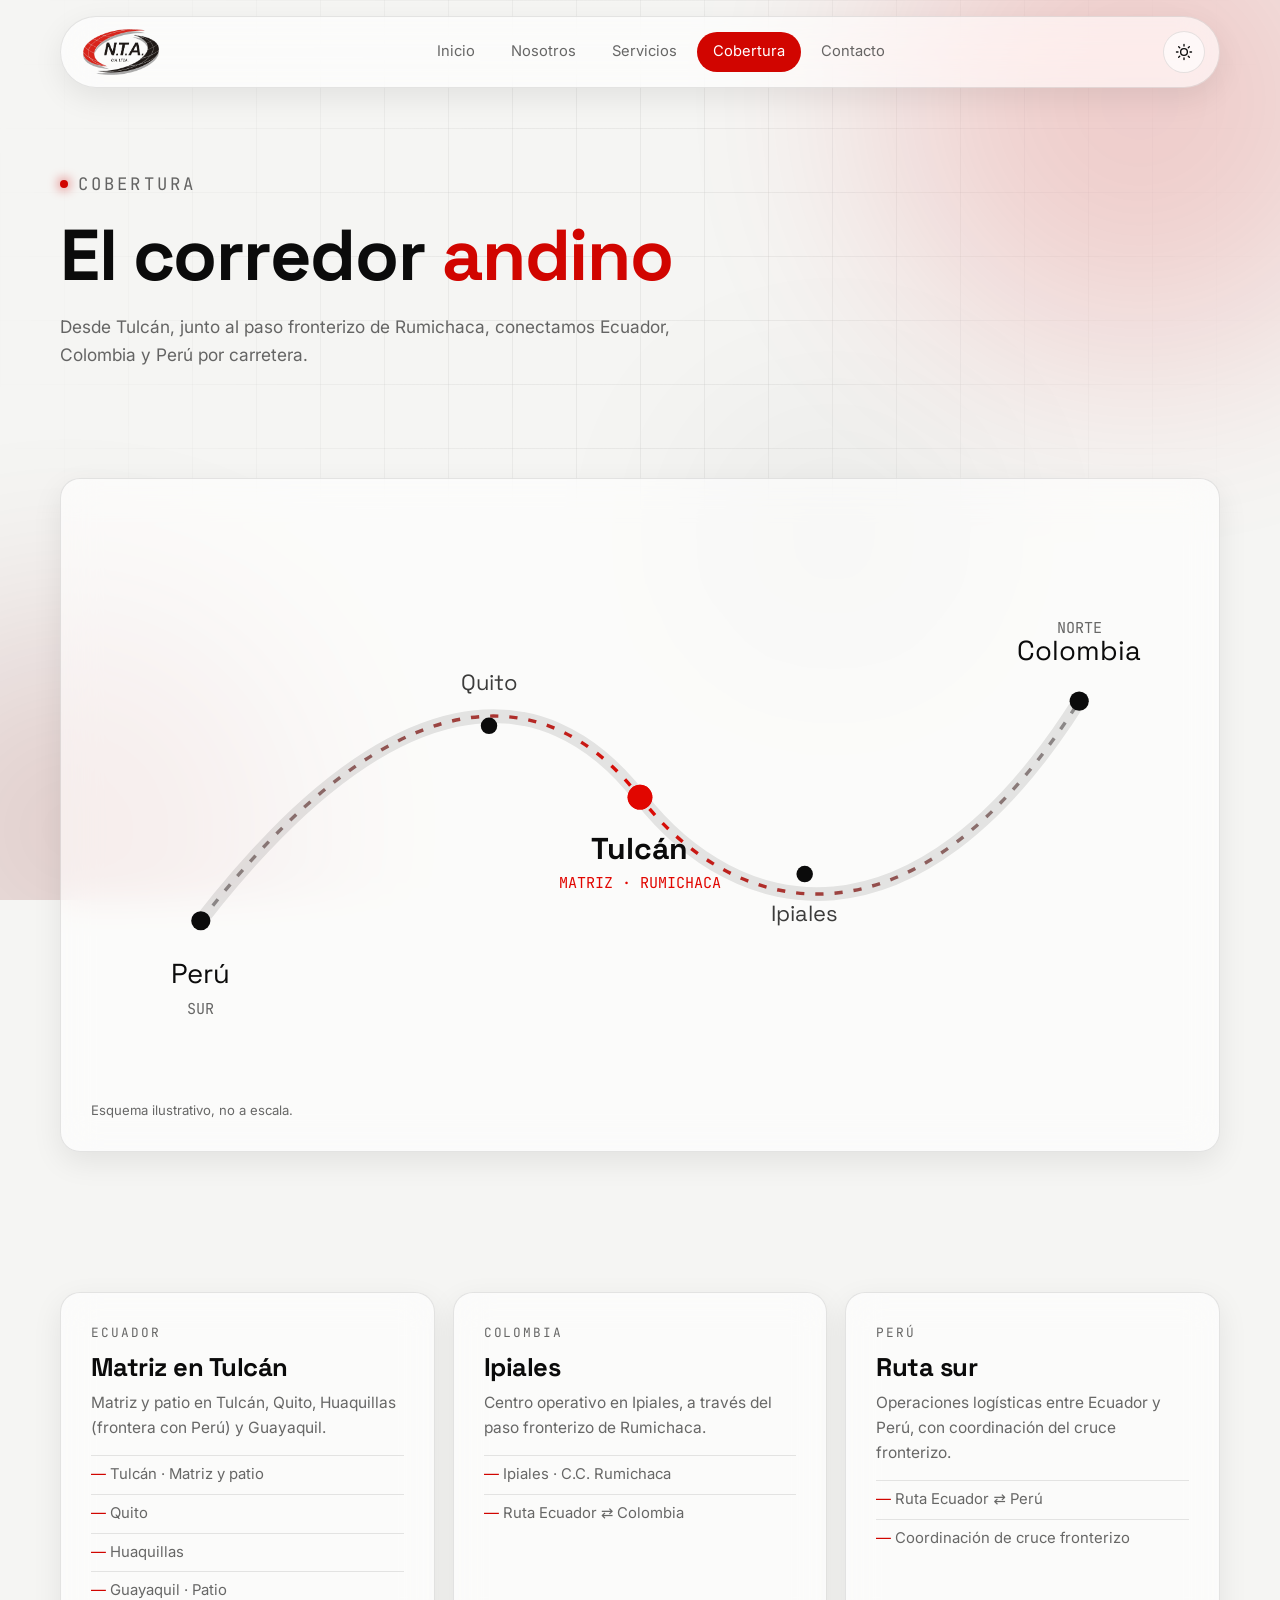
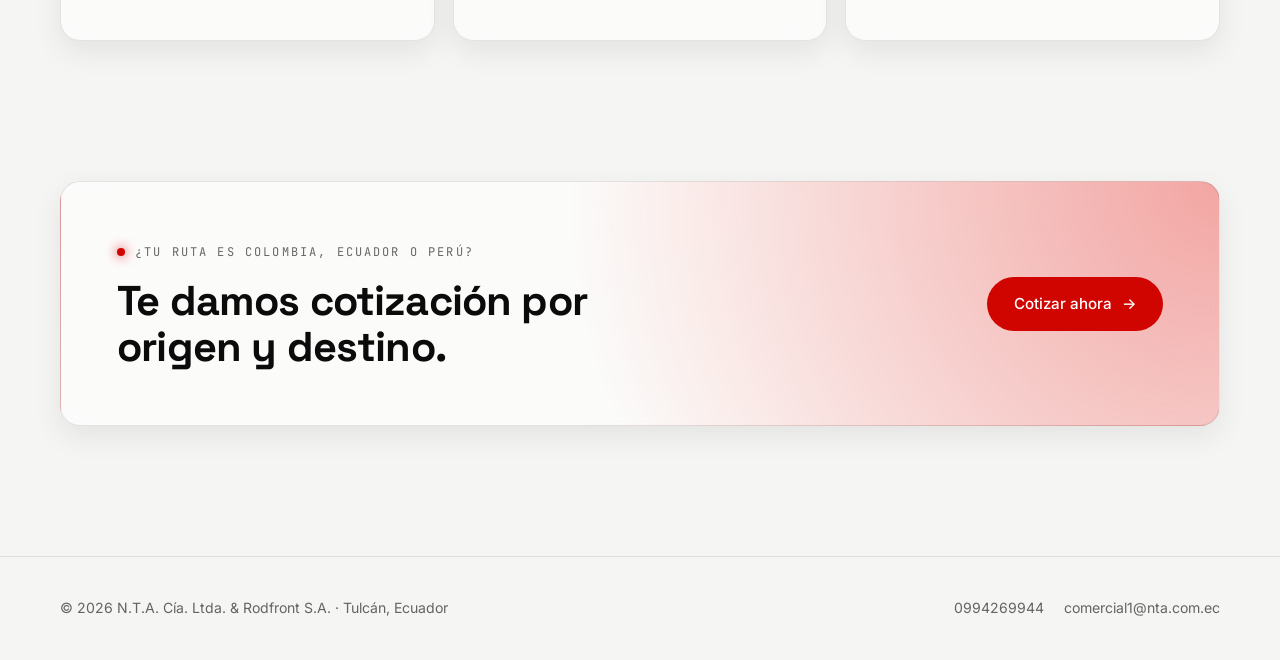
==== commit d6038792: "Agregar modo claro y oscuro, y logo sin cápsula - Botón de luna/sol en el menú para cambiar de tema;" ====
--- a/cobertura.html
+++ b/cobertura.html
@@ -5,11 +5,22 @@
   <meta name="viewport" content="width=device-width, initial-scale=1.0">
   <title>Cobertura · NTA</title>
   <meta name="description" content="Cobertura de NTA: corredor andino Colombia – Ecuador – Perú, con matriz en Tulcán y centros operativos en Ipiales, Quito, Huaquillas y Guayaquil.">
-  <meta name="theme-color" content="#050505">
+  <meta name="theme-color" content="#050505" media="(prefers-color-scheme: dark)">
+  <meta name="theme-color" content="#f5f5f3" media="(prefers-color-scheme: light)">
   <link rel="icon" type="image/png" href="assets/logos/logo-nta-sin-fondo.png">
   <link rel="preconnect" href="https://fonts.googleapis.com">
   <link rel="preconnect" href="https://fonts.gstatic.com" crossorigin>
   <link href="https://fonts.googleapis.com/css2?family=Inter:wght@400;500;600&family=JetBrains+Mono:wght@400;500&family=Space+Grotesk:wght@500;700&display=swap" rel="stylesheet">
+  <script>
+    // Aplica el tema guardado (o el del sistema) antes de dibujar la página, para evitar parpadeos
+    (function () {
+      var saved = null;
+      try { saved = localStorage.getItem('nta-theme'); } catch (e) {}
+      var theme = saved || (window.matchMedia('(prefers-color-scheme: light)').matches ? 'light' : 'dark');
+      document.documentElement.setAttribute('data-theme', theme);
+      document.documentElement.classList.add('js');
+    })();
+  </script>
   <link rel="stylesheet" href="css/styles.css">
 </head>
 <body>
@@ -17,8 +28,10 @@
 
   <header class="header">
     <div class="container nav glass">
-      <a href="index.html" class="logo" aria-label="Inicio N.T.A."><img class="logo-img" src="assets/logos/logo-nta-sin-fondo.png" alt="N.T.A. Cía. Ltda."></a>
-      <button class="menu-toggle" aria-label="Abrir menú" aria-expanded="false">☰</button>
+      <a href="index.html" class="logo" aria-label="Inicio N.T.A.">
+        <img class="logo-img logo-dark" src="assets/logos/logo-nta-oscuro.png" alt="N.T.A. Cía. Ltda." width="495" height="300">
+        <img class="logo-img logo-light" src="assets/logos/logo-nta-claro.png" alt="N.T.A. Cía. Ltda." width="495" height="300">
+      </a>
       <nav class="menu">
         <a href="index.html">Inicio</a>
         <a href="nosotros.html">Nosotros</a>
@@ -26,6 +39,13 @@
         <a href="cobertura.html">Cobertura</a>
         <a href="contacto.html">Contacto</a>
       </nav>
+      <div class="nav-actions">
+        <button class="theme-toggle" type="button" aria-label="Cambiar a modo claro">
+          <svg class="icon-moon" viewBox="0 0 24 24" aria-hidden="true"><path d="M21 12.8A9 9 0 1 1 11.2 3a7 7 0 0 0 9.8 9.8z"/></svg>
+          <svg class="icon-sun" viewBox="0 0 24 24" aria-hidden="true"><circle cx="12" cy="12" r="4.5"/><path d="M12 2v2M12 20v2M4.9 4.9l1.4 1.4M17.7 17.7l1.4 1.4M2 12h2M20 12h2M4.9 19.1l1.4-1.4M17.7 6.3l1.4-1.4"/></svg>
+        </button>
+        <button class="menu-toggle" type="button" aria-label="Abrir menú" aria-expanded="false">☰</button>
+      </div>
     </div>
   </header>
 
@@ -45,37 +65,37 @@
           <svg viewBox="0 0 800 420" role="img" aria-label="Ruta esquemática Colombia – Ecuador – Perú">
             <defs>
               <linearGradient id="g" x1="0" x2="1">
-                <stop offset="0" stop-color="#ffffff" stop-opacity=".4"/>
+                <stop offset="0" class="m-stop" stop-opacity=".4"/>
                 <stop offset=".5" stop-color="#e10600"/>
-                <stop offset="1" stop-color="#ffffff" stop-opacity=".4"/>
+                <stop offset="1" class="m-stop" stop-opacity=".4"/>
               </linearGradient>
             </defs>
-            <path d="M80 300 C 220 120, 330 120, 400 210 S 600 330, 720 140" fill="none" stroke="rgba(255,255,255,.08)" stroke-width="10" stroke-linecap="round"/>
+            <path d="M80 300 C 220 120, 330 120, 400 210 S 600 330, 720 140" fill="none" class="m-track" stroke-width="10" stroke-linecap="round"/>
             <path class="route-path" d="M80 300 C 220 120, 330 120, 400 210 S 600 330, 720 140" fill="none" stroke="url(#g)" stroke-width="2.5"/>
 
             <!-- Perú -->
-            <circle cx="80" cy="300" r="7" fill="#fff"/>
-            <text x="80" y="345" fill="#fff" font-family="Space Grotesk, sans-serif" font-size="20" text-anchor="middle">Perú</text>
-            <text x="80" y="368" fill="rgba(255,255,255,.5)" font-family="JetBrains Mono, monospace" font-size="11" text-anchor="middle">SUR</text>
+            <circle cx="80" cy="300" r="7" class="m-dot"/>
+            <text x="80" y="345" class="m-label" font-family="Space Grotesk, sans-serif" font-size="20" text-anchor="middle">Perú</text>
+            <text x="80" y="368" class="m-soft" font-family="JetBrains Mono, monospace" font-size="11" text-anchor="middle">SUR</text>
 
             <!-- Quito -->
-            <circle cx="290" cy="158" r="6" fill="#fff"/>
-            <text x="290" y="132" fill="rgba(255,255,255,.75)" font-family="Space Grotesk, sans-serif" font-size="16" text-anchor="middle">Quito</text>
+            <circle cx="290" cy="158" r="6" class="m-dot"/>
+            <text x="290" y="132" class="m-label" opacity=".8" font-family="Space Grotesk, sans-serif" font-size="16" text-anchor="middle">Quito</text>
 
             <!-- Tulcán (matriz) -->
             <circle cx="400" cy="210" r="9" fill="#e10600" class="pulse"/>
             <circle cx="400" cy="210" r="9" fill="#e10600"/>
-            <text x="400" y="255" fill="#fff" font-family="Space Grotesk, sans-serif" font-size="22" font-weight="700" text-anchor="middle">Tulcán</text>
+            <text x="400" y="255" class="m-label" font-family="Space Grotesk, sans-serif" font-size="22" font-weight="700" text-anchor="middle">Tulcán</text>
             <text x="400" y="276" fill="#e10600" font-family="JetBrains Mono, monospace" font-size="11" text-anchor="middle">MATRIZ · RUMICHACA</text>
 
             <!-- Ipiales -->
-            <circle cx="520" cy="266" r="6" fill="#fff"/>
-            <text x="520" y="300" fill="rgba(255,255,255,.75)" font-family="Space Grotesk, sans-serif" font-size="16" text-anchor="middle">Ipiales</text>
+            <circle cx="520" cy="266" r="6" class="m-dot"/>
+            <text x="520" y="300" class="m-label" opacity=".8" font-family="Space Grotesk, sans-serif" font-size="16" text-anchor="middle">Ipiales</text>
 
             <!-- Colombia -->
-            <circle cx="720" cy="140" r="7" fill="#fff"/>
-            <text x="720" y="110" fill="#fff" font-family="Space Grotesk, sans-serif" font-size="20" text-anchor="middle">Colombia</text>
-            <text x="720" y="90" fill="rgba(255,255,255,.5)" font-family="JetBrains Mono, monospace" font-size="11" text-anchor="middle">NORTE</text>
+            <circle cx="720" cy="140" r="7" class="m-dot"/>
+            <text x="720" y="110" class="m-label" font-family="Space Grotesk, sans-serif" font-size="20" text-anchor="middle">Colombia</text>
+            <text x="720" y="90" class="m-soft" font-family="JetBrains Mono, monospace" font-size="11" text-anchor="middle">NORTE</text>
           </svg>
           <p class="form-note" style="margin-top:14px">Esquema ilustrativo, no a escala.</p>
         </div>
--- a/css/styles.css
+++ b/css/styles.css
@@ -2,18 +2,28 @@
    NTA · Nuevo Transporte de América
    Estilo: minimalista · futurista · vidrio (blur) translúcido
    Colores: rojo (énfasis), negro y blanco
+   Temas: oscuro (por defecto) y claro → <html data-theme="light">
    ========================================================= */
 
+/* ---------- Tema OSCURO (por defecto) ---------- */
 :root {
+  color-scheme: dark;
   --red: #e10600;
   --red-soft: rgba(225, 6, 0, 0.18);
-  --black: #050505;
-  --white: #ffffff;
+  --bg: #050505;
+  --fg: #ffffff;
   --text: rgba(255, 255, 255, 0.92);
-  --muted: rgba(255, 255, 255, 0.58);
+  --muted: rgba(255, 255, 255, 0.62);
   --line: rgba(255, 255, 255, 0.10);
   --glass: rgba(255, 255, 255, 0.045);
   --glass-strong: rgba(255, 255, 255, 0.08);
+  --input-bg: rgba(0, 0, 0, 0.35);
+  --option-bg: #111111;
+  --menu-bg: rgba(10, 10, 10, 0.9);
+  --outline: rgba(255, 255, 255, 0.55);
+  --orb-opacity: 0.55;
+  --map-filter: var(--map-filter);
+  --shadow: 0 10px 40px rgba(0, 0, 0, 0.35);
   --radius: 20px;
   --max: 1160px;
   --font: "Inter", system-ui, sans-serif;
@@ -21,13 +31,40 @@
   --mono: "JetBrains Mono", ui-monospace, monospace;
 }
 
+/* ---------- Tema CLARO ---------- */
+[data-theme="light"] {
+  color-scheme: light;
+  --red: #d10500;
+  --red-soft: rgba(209, 5, 0, 0.10);
+  --bg: #f5f5f3;
+  --fg: #0b0b0b;
+  --text: rgba(11, 11, 11, 0.88);
+  --muted: rgba(11, 11, 11, 0.62);
+  --line: rgba(11, 11, 11, 0.10);
+  --glass: rgba(255, 255, 255, 0.62);
+  --glass-strong: rgba(255, 255, 255, 0.9);
+  --input-bg: #ffffff;
+  --option-bg: #ffffff;
+  --menu-bg: rgba(255, 255, 255, 0.95);
+  --outline: rgba(11, 11, 11, 0.55);
+  --orb-opacity: 0.16;
+  --map-filter: grayscale(0.3);
+  --shadow: 0 10px 30px rgba(0, 0, 0, 0.08);
+}
+
+/* Cambio de tema suave */
+body, .glass, .btn, .menu a, .form input, .form select, .form textarea {
+  transition-property: background-color, border-color, color, transform, box-shadow;
+  transition-duration: .3s;
+}
+
 * { box-sizing: border-box; margin: 0; padding: 0; }
 
 html { scroll-behavior: smooth; }
 
 body {
   font-family: var(--font);
-  background: var(--black);
+  background: var(--bg);
   color: var(--text);
   line-height: 1.6;
   overflow-x: hidden;
@@ -59,12 +96,12 @@
   position: absolute;
   border-radius: 50%;
   filter: blur(110px);
-  opacity: 0.55;
+  opacity: var(--orb-opacity);
   animation: float 18s ease-in-out infinite alternate;
 }
 .orb-1 { width: 520px; height: 520px; background: var(--red); top: -160px; right: -120px; }
 .orb-2 { width: 420px; height: 420px; background: #7a0000; bottom: -140px; left: -140px; animation-delay: -6s; }
-.orb-3 { width: 260px; height: 260px; background: #ffffff; top: 45%; left: 55%; opacity: 0.06; animation-delay: -12s; }
+.orb-3 { width: 260px; height: 260px; background: var(--fg); top: 45%; left: 55%; opacity: 0.06; animation-delay: -12s; }
 
 @keyframes float {
   from { transform: translate(0, 0) scale(1); }
@@ -81,6 +118,7 @@
   backdrop-filter: blur(18px) saturate(140%);
   -webkit-backdrop-filter: blur(18px) saturate(140%);
 }
+[data-theme="light"] .glass { box-shadow: var(--shadow); }
 
 .tag {
   display: inline-flex;
@@ -102,7 +140,7 @@
 
 .red { color: var(--red); }
 
-h1, h2, h3 { font-family: var(--display); color: var(--white); line-height: 1.1; letter-spacing: -0.02em; }
+h1, h2, h3 { font-family: var(--display); color: var(--fg); line-height: 1.1; letter-spacing: -0.02em; }
 
 /* ---------- Encabezado / menú ---------- */
 .header {
@@ -123,7 +161,7 @@
   font-weight: 700;
   font-size: 1.35rem;
   letter-spacing: 0.08em;
-  color: var(--white);
+  color: var(--fg);
   text-decoration: none;
   display: flex; align-items: center; gap: 10px;
 }
@@ -143,15 +181,16 @@
   border-radius: 999px;
   transition: color .2s, background .2s;
 }
-.menu a:hover { color: var(--white); background: var(--glass-strong); }
-.menu a.active { color: var(--white); background: var(--red); }
+.menu a:hover { color: var(--fg); background: var(--glass-strong); }
+.menu a.active { color: #fff; background: var(--red); }
 
 .menu-toggle {
   display: none;
   background: none;
   border: 1px solid var(--line);
-  color: var(--white);
+  color: var(--fg);
   width: 42px; height: 42px;
+  line-height: 1;
   border-radius: 50%;
   font-size: 1.1rem;
   cursor: pointer;
@@ -172,9 +211,9 @@
   cursor: pointer;
   font-family: var(--font);
 }
-.btn-primary { background: var(--red); color: var(--white); box-shadow: 0 0 0 rgba(225,6,0,0); }
+.btn-primary { background: var(--red); color: #fff; box-shadow: 0 0 0 rgba(225,6,0,0); }
 .btn-primary:hover { transform: translateY(-2px); box-shadow: 0 10px 40px rgba(225, 6, 0, 0.45); }
-.btn-ghost { background: var(--glass); border-color: var(--line); color: var(--white); backdrop-filter: blur(12px); -webkit-backdrop-filter: blur(12px); }
+.btn-ghost { background: var(--glass); border-color: var(--line); color: var(--fg); backdrop-filter: blur(12px); -webkit-backdrop-filter: blur(12px); }
 .btn-ghost:hover { background: var(--glass-strong); transform: translateY(-2px); }
 .btn .arrow { transition: transform .2s; }
 .btn:hover .arrow { transform: translateX(4px); }
@@ -193,7 +232,7 @@
 }
 .hero h1 .outline {
   color: transparent;
-  -webkit-text-stroke: 1px rgba(255, 255, 255, 0.55);
+  -webkit-text-stroke: 1px var(--outline);
 }
 .hero p.lead {
   max-width: 560px;
@@ -215,7 +254,7 @@
   display: block;
   font-family: var(--display);
   font-size: 2rem;
-  color: var(--white);
+  color: var(--fg);
 }
 .stat span { font-size: 0.85rem; color: var(--muted); }
 
@@ -268,7 +307,7 @@
   background: var(--red-soft);
   border: 1px solid rgba(225, 6, 0, 0.35);
 }
-.icon svg { width: 22px; height: 22px; stroke: var(--white); fill: none; stroke-width: 1.6; stroke-linecap: round; stroke-linejoin: round; }
+.icon svg { width: 22px; height: 22px; stroke: var(--fg); fill: none; stroke-width: 1.6; stroke-linecap: round; stroke-linejoin: round; }
 
 /* ---------- Bloque destacado (CTA) ---------- */
 .cta {
@@ -288,7 +327,7 @@
 .timeline { position: relative; padding-left: 28px; }
 .timeline::before { content: ""; position: absolute; left: 6px; top: 6px; bottom: 6px; width: 1px; background: linear-gradient(var(--red), transparent); }
 .tl-item { position: relative; padding: 0 0 34px; }
-.tl-item::before { content: ""; position: absolute; left: -27px; top: 6px; width: 11px; height: 11px; border-radius: 50%; background: var(--black); border: 2px solid var(--red); }
+.tl-item::before { content: ""; position: absolute; left: -27px; top: 6px; width: 11px; height: 11px; border-radius: 50%; background: var(--bg); border: 2px solid var(--red); }
 .tl-item .year { font-family: var(--mono); color: var(--red); font-size: 0.85rem; }
 .tl-item h3 { font-size: 1.15rem; margin: 6px 0; }
 .tl-item p { color: var(--muted); }
@@ -298,7 +337,7 @@
 .data-list li { display: flex; justify-content: space-between; gap: 20px; padding: 16px 0; border-bottom: 1px solid var(--line); }
 .data-list li:last-child { border-bottom: none; }
 .data-list span { color: var(--muted); font-size: 0.9rem; }
-.data-list strong { color: var(--white); font-weight: 500; text-align: right; }
+.data-list strong { color: var(--fg); font-weight: 500; text-align: right; }
 
 /* ---------- Mapa de rutas (Cobertura) ---------- */
 .route-map { padding: 30px; }
@@ -315,7 +354,7 @@
 /* ---------- Contacto ---------- */
 .contact-item { display: flex; gap: 16px; align-items: center; padding: 22px; text-decoration: none; color: inherit; }
 .contact-item small { display: block; color: var(--muted); font-size: 0.8rem; text-transform: uppercase; letter-spacing: 0.12em; font-family: var(--mono); }
-.contact-item strong { color: var(--white); font-weight: 500; font-size: 1.05rem; word-break: break-word; }
+.contact-item strong { color: var(--fg); font-weight: 500; font-size: 1.05rem; word-break: break-word; }
 
 .form { padding: 32px; display: grid; gap: 14px; }
 .form label { font-size: 0.82rem; color: var(--muted); font-family: var(--mono); letter-spacing: 0.08em; text-transform: uppercase; }
@@ -323,14 +362,14 @@
   width: 100%;
   margin-top: 6px;
   padding: 14px 16px;
-  background: rgba(0, 0, 0, 0.35);
+  background: var(--input-bg);
   border: 1px solid var(--line);
   border-radius: 12px;
-  color: var(--white);
+  color: var(--fg);
   font: inherit;
   transition: border-color .2s;
 }
-.form select option { background: #111; }
+.form select option { background: var(--option-bg); color: var(--fg); }
 .form input:focus, .form select:focus, .form textarea:focus { outline: none; border-color: var(--red); }
 .form textarea { min-height: 120px; resize: vertical; }
 .form-row { display: grid; grid-template-columns: 1fr 1fr; gap: 14px; }
@@ -345,15 +384,40 @@
   filter: grayscale(1) invert(0.92) contrast(0.9);
 }
 
-/* ---------- Logo oficial (PNG) ---------- */
+/* ---------- Logo oficial (sin cápsula, cambia con el tema) ---------- */
 .logo-img {
-  height: 44px;
+  height: 46px;
   width: auto;
   display: block;
-  padding: 4px 12px;
-  border-radius: 999px;
-  background: var(--white);
-}
+}
+.logo-light { display: none; }
+[data-theme="light"] .logo-dark { display: none; }
+[data-theme="light"] .logo-light { display: block; }
+
+/* ---------- Botón de modo claro / oscuro ---------- */
+.nav-actions { display: flex; align-items: center; gap: 8px; }
+.theme-toggle {
+  width: 42px; height: 42px;
+  border-radius: 50%;
+  border: 1px solid var(--line);
+  background: var(--glass);
+  color: var(--fg);
+  display: grid; place-items: center;
+  cursor: pointer;
+}
+.theme-toggle:hover { background: var(--glass-strong); border-color: var(--red); }
+.theme-toggle svg { width: 18px; height: 18px; fill: none; stroke: currentColor; stroke-width: 1.8; stroke-linecap: round; stroke-linejoin: round; }
+.theme-toggle .icon-sun { display: none; }
+[data-theme="light"] .theme-toggle .icon-sun { display: block; }
+[data-theme="light"] .theme-toggle .icon-moon { display: none; }
+
+/* ---------- Mapa SVG de cobertura (colores según el tema) ---------- */
+.route-map svg { color: var(--fg); }
+.route-map .m-track { stroke: var(--line); }
+.route-map .m-dot { fill: currentColor; }
+.route-map .m-label { fill: currentColor; }
+.route-map .m-soft { fill: var(--muted); }
+.route-map .m-stop { stop-color: currentColor; }
 
 /* ---------- Fotos ---------- */
 .photo {
@@ -381,7 +445,7 @@
   padding: 6px 12px;
   border-radius: 999px;
   background: rgba(0, 0, 0, 0.6);
-  color: var(--white);
+  color: #fff;
   font-family: var(--mono);
   font-size: 0.72rem;
   letter-spacing: 0.08em;
@@ -411,17 +475,17 @@
 .footer { margin-top: 60px; border-top: 1px solid var(--line); padding: 40px 0; }
 .footer-inner { display: flex; justify-content: space-between; gap: 24px; flex-wrap: wrap; align-items: center; }
 .footer p, .footer a { color: var(--muted); font-size: 0.88rem; text-decoration: none; }
-.footer a:hover { color: var(--white); }
+.footer a:hover { color: var(--fg); }
 .footer-links { display: flex; gap: 20px; flex-wrap: wrap; }
 
 /* ---------- Animación de aparición al hacer scroll ---------- */
-.reveal { opacity: 0; transform: translateY(24px); transition: opacity .8s ease, transform .8s ease; }
-.reveal.visible { opacity: 1; transform: none; }
+.js .reveal { opacity: 0; transform: translateY(24px); transition: opacity .8s ease, transform .8s ease; }
+.js .reveal.visible { opacity: 1; transform: none; }
 .card.reveal.visible:hover { transform: translateY(-4px); }
 
 @media (prefers-reduced-motion: reduce) {
   *, *::before, *::after { animation: none !important; transition: none !important; }
-  .reveal { opacity: 1; transform: none; }
+  .js .reveal { opacity: 1; transform: none; }
 }
 
 /* ---------- Responsive (tablet y celular) ---------- */
@@ -441,7 +505,8 @@
     flex-direction: column;
     padding: 12px;
     border-radius: var(--radius);
-    background: rgba(10, 10, 10, 0.85);
+    background: var(--menu-bg);
+    box-shadow: var(--shadow);
     border: 1px solid var(--line);
     backdrop-filter: blur(20px);
     -webkit-backdrop-filter: blur(20px);
@@ -457,5 +522,6 @@
   .gallery { grid-template-columns: 1fr; }
   .photo-wide { aspect-ratio: 16 / 10; margin-top: 40px; }
   .logo-img { height: 38px; }
+  .nav { padding: 10px 10px 10px 18px; }
   .map { min-height: 280px; }
 }
